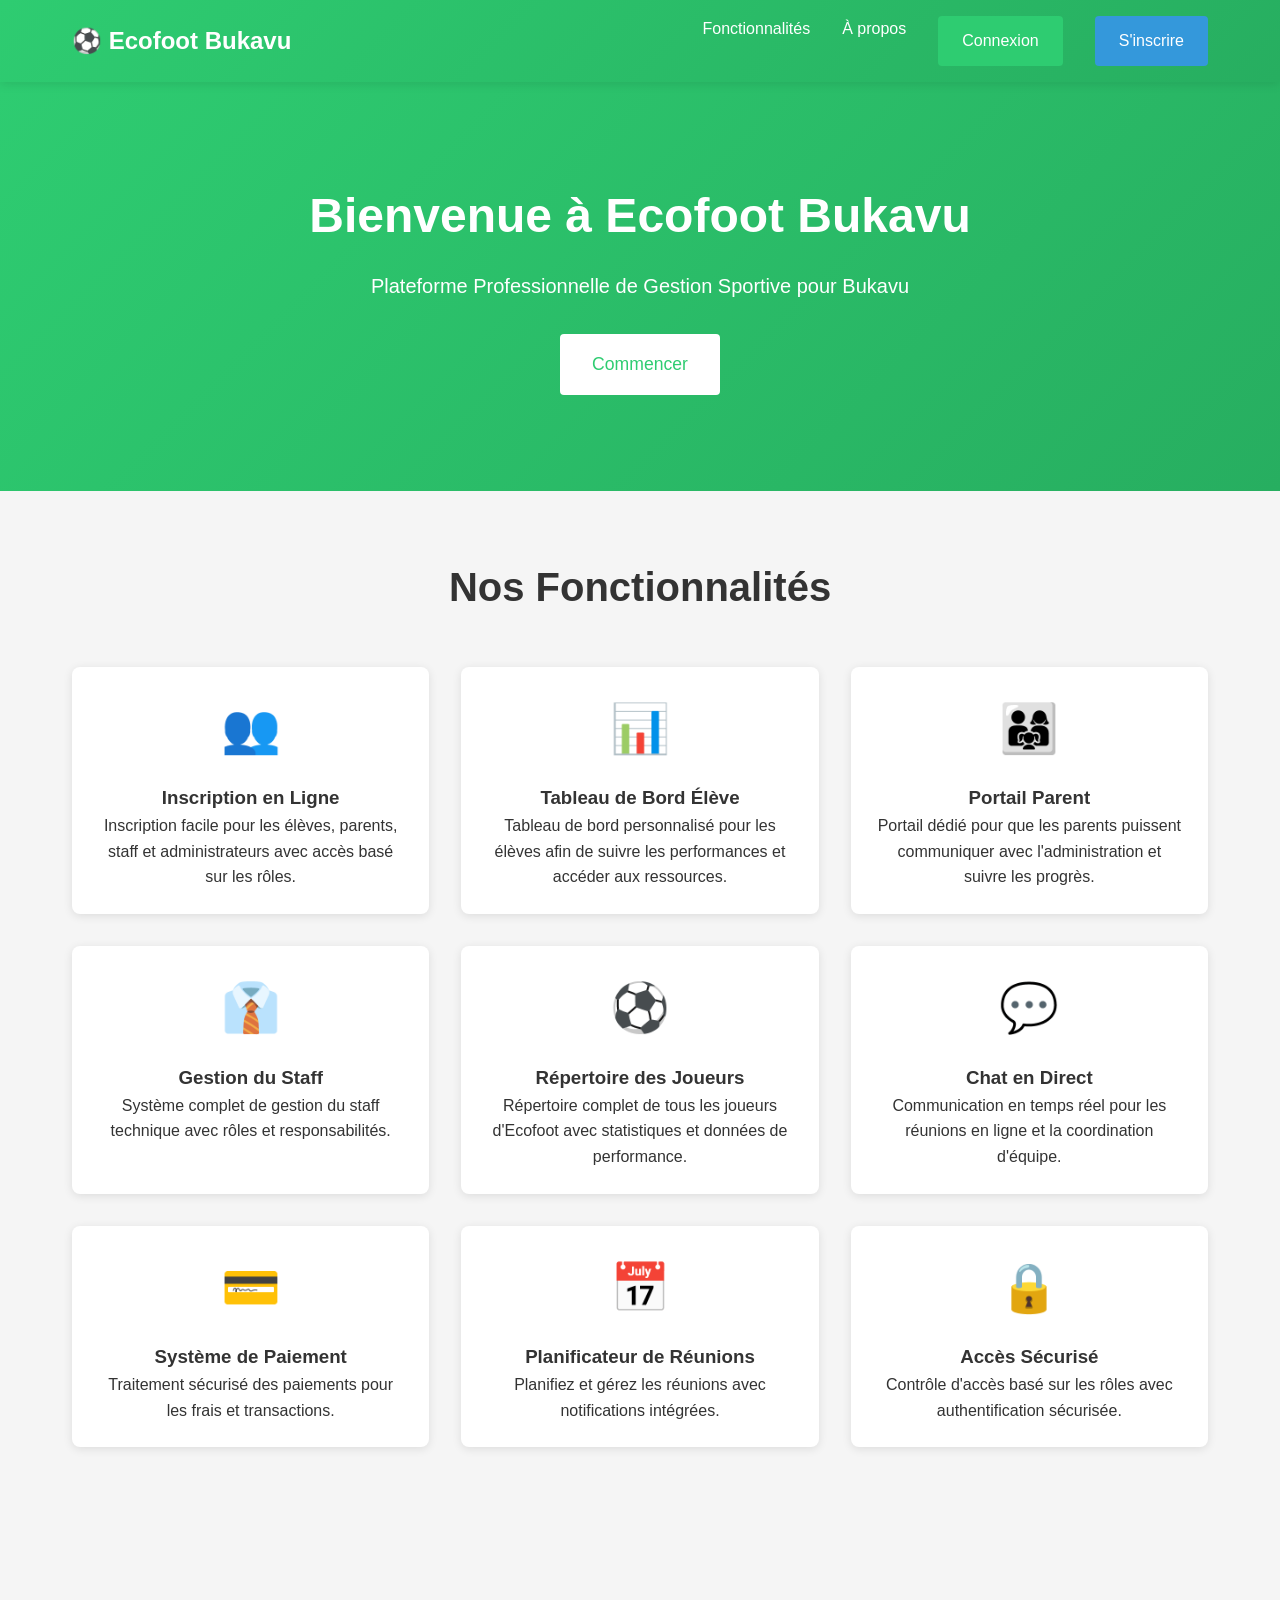
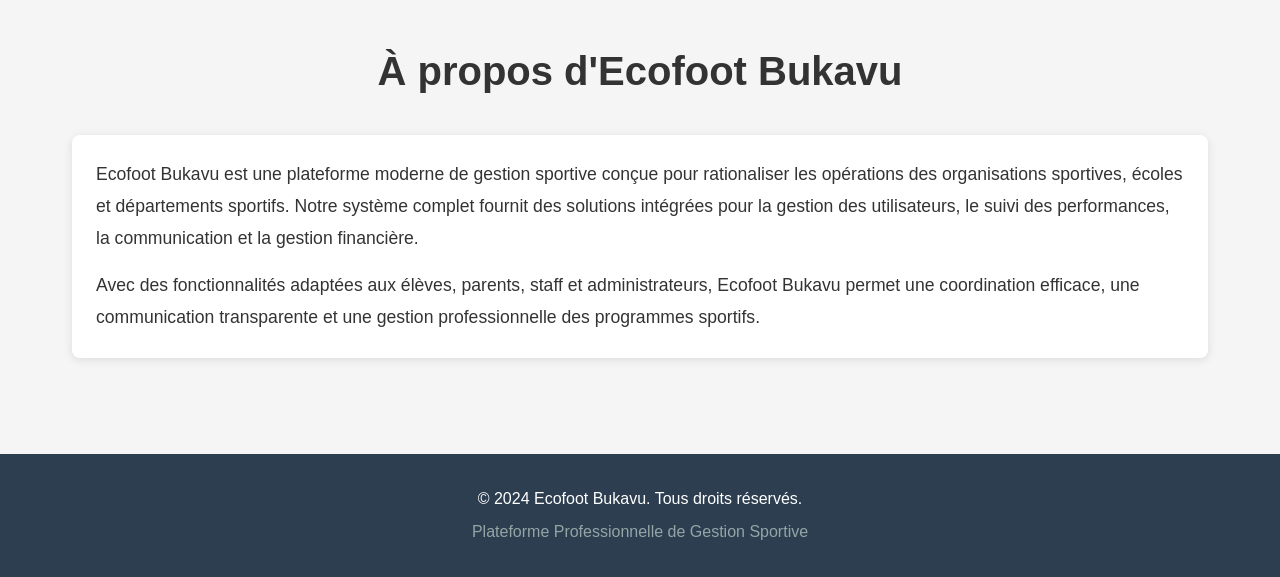
==== index.html @ 20aa5bd2 "ecofoot bukavu v2 - ajout audit logs, paramètres admin, README" ====
<!DOCTYPE html>
<html lang="fr">
<head>
    <meta charset="UTF-8">
    <meta name="viewport" content="width=device-width, initial-scale=1.0">
    <title>Ecofoot Bukavu - Plateforme de Gestion Sportive</title>
    <link rel="stylesheet" href="css/styles.css">
</head>
<body>
    <!-- Navigation -->
    <nav>
        <div class="navbar">
            <a href="index.html" class="navbar-brand">⚽ Ecofoot Bukavu</a>
            <ul class="nav-menu">
                <li><a href="#features">Fonctionnalités</a></li>
                <li><a href="#about">À propos</a></li>
                <li><a href="login.html" class="btn btn-primary">Connexion</a></li>
                <li><a href="registration.html" class="btn btn-secondary">S'inscrire</a></li>
            </ul>
        </div>
    </nav>

    <!-- Hero Section -->
    <div style="background: linear-gradient(135deg, #2ecc71 0%, #27ae60 100%); color: white; padding: 4rem 2rem; text-align: center;">
        <div class="container">
            <h1 style="font-size: 3rem; margin-bottom: 1rem;">Bienvenue à Ecofoot Bukavu</h1>
            <p style="font-size: 1.25rem; margin-bottom: 2rem;">Plateforme Professionnelle de Gestion Sportive pour Bukavu</p>
            <a href="registration.html" class="btn btn-primary" style="background: white; color: #2ecc71; font-size: 1.1rem; padding: 1rem 2rem;">Commencer</a>
        </div>
    </div>

    <!-- Features Section -->
    <div id="features" class="container" style="padding: 4rem 2rem;">
        <h2 style="text-align: center; margin-bottom: 3rem; font-size: 2.5rem;">Nos Fonctionnalités</h2>
        <div class="row">
            <div class="card">
                <div class="card-body" style="text-align: center;">
                    <div style="font-size: 3rem; margin-bottom: 1rem;">👥</div>
                    <h3>Inscription en Ligne</h3>
                    <p>Inscription facile pour les élèves, parents, staff et administrateurs avec accès basé sur les rôles.</p>
                </div>
            </div>
            <div class="card">
                <div class="card-body" style="text-align: center;">
                    <div style="font-size: 3rem; margin-bottom: 1rem;">📊</div>
                    <h3>Tableau de Bord Élève</h3>
                    <p>Tableau de bord personnalisé pour les élèves afin de suivre les performances et accéder aux ressources.</p>
                </div>
            </div>
            <div class="card">
                <div class="card-body" style="text-align: center;">
                    <div style="font-size: 3rem; margin-bottom: 1rem;">👨‍👩‍👧</div>
                    <h3>Portail Parent</h3>
                    <p>Portail dédié pour que les parents puissent communiquer avec l'administration et suivre les progrès.</p>
                </div>
            </div>
        </div>
        <div class="row">
            <div class="card">
                <div class="card-body" style="text-align: center;">
                    <div style="font-size: 3rem; margin-bottom: 1rem;">👔</div>
                    <h3>Gestion du Staff</h3>
                    <p>Système complet de gestion du staff technique avec rôles et responsabilités.</p>
                </div>
            </div>
            <div class="card">
                <div class="card-body" style="text-align: center;">
                    <div style="font-size: 3rem; margin-bottom: 1rem;">⚽</div>
                    <h3>Répertoire des Joueurs</h3>
                    <p>Répertoire complet de tous les joueurs d'Ecofoot avec statistiques et données de performance.</p>
                </div>
            </div>
            <div class="card">
                <div class="card-body" style="text-align: center;">
                    <div style="font-size: 3rem; margin-bottom: 1rem;">💬</div>
                    <h3>Chat en Direct</h3>
                    <p>Communication en temps réel pour les réunions en ligne et la coordination d'équipe.</p>
                </div>
            </div>
        </div>
        <div class="row">
            <div class="card">
                <div class="card-body" style="text-align: center;">
                    <div style="font-size: 3rem; margin-bottom: 1rem;">💳</div>
                    <h3>Système de Paiement</h3>
                    <p>Traitement sécurisé des paiements pour les frais et transactions.</p>
                </div>
            </div>
            <div class="card">
                <div class="card-body" style="text-align: center;">
                    <div style="font-size: 3rem; margin-bottom: 1rem;">📅</div>
                    <h3>Planificateur de Réunions</h3>
                    <p>Planifiez et gérez les réunions avec notifications intégrées.</p>
                </div>
            </div>
            <div class="card">
                <div class="card-body" style="text-align: center;">
                    <div style="font-size: 3rem; margin-bottom: 1rem;">🔒</div>
                    <h3>Accès Sécurisé</h3>
                    <p>Contrôle d'accès basé sur les rôles avec authentification sécurisée.</p>
                </div>
            </div>
        </div>
    </div>

    <!-- About Section -->
    <div id="about" style="background: #f5f5f5; padding: 4rem 2rem;">
        <div class="container">
            <h2 style="text-align: center; margin-bottom: 2rem; font-size: 2.5rem;">À propos d'Ecofoot Bukavu</h2>
            <div class="card">
                <div class="card-body">
                    <p style="font-size: 1.1rem; line-height: 1.8;">
                        Ecofoot Bukavu est une plateforme moderne de gestion sportive conçue pour rationaliser les opérations des organisations 
                        sportives, écoles et départements sportifs. Notre système complet fournit des solutions intégrées pour la gestion des utilisateurs, 
                        le suivi des performances, la communication et la gestion financière.
                    </p>
                    <p style="font-size: 1.1rem; line-height: 1.8; margin-top: 1rem;">
                        Avec des fonctionnalités adaptées aux élèves, parents, staff et administrateurs, Ecofoot Bukavu permet une coordination efficace, 
                        une communication transparente et une gestion professionnelle des programmes sportifs.
                    </p>
                </div>
            </div>
        </div>
    </div>

    <!-- Footer -->
    <footer style="background: #2c3e50; color: white; text-align: center; padding: 2rem;">
        <p>&copy; 2024 Ecofoot Bukavu. Tous droits réservés.</p>
        <p style="margin-top: 0.5rem; color: #95a5a6;">Plateforme Professionnelle de Gestion Sportive</p>
    </footer>

    <script src="js/app.js"></script>
</body>
</html>
---- css/styles.css ----
/* ==================== VARIABLES CSS ====================*/
* {
    margin: 0;
    padding: 0;
    box-sizing: border-box;
}

:root {
    --primary: #2ecc71;
    --primary-dark: #27ae60;
    --secondary: #3498db;
    --secondary-light: #5dade2;
    --danger: #e74c3c;
    --warning: #f39c12;
    --success: #16a085;
    --dark: #2c3e50;
    --light: #ecf0f1;
    --gray: #95a5a6;
    --gray-light: #bdc3c7;
    --text: #333;
    --shadow: 0 2px 10px rgba(0,0,0,0.1);
    --shadow-lg: 0 4px 20px rgba(0,0,0,0.15);
    --transition: all 0.3s ease;
}

html {
    scroll-behavior: smooth;
}

body {
    font-family: 'Segoe UI', Tahoma, Geneva, Verdana, sans-serif;
    background-color: #f5f5f5;
    color: var(--text);
    line-height: 1.6;
}

/* Navigation */
nav {
    background: linear-gradient(135deg, var(--primary) 0%, var(--primary-dark) 100%);
    padding: 1rem 0;
    box-shadow: var(--shadow);
    position: sticky;
    top: 0;
    z-index: 100;
}

.navbar {
    max-width: 1200px;
    margin: 0 auto;
    display: flex;
    justify-content: space-between;
    align-items: center;
    padding: 0 2rem;
}

.navbar-brand {
    font-size: 1.5rem;
    font-weight: bold;
    color: white;
    text-decoration: none;
}

.navbar-brand:hover {
    color: #ecf0f1;
}

.nav-menu {
    display: flex;
    list-style: none;
    gap: 2rem;
}

.nav-menu a {
    color: white;
    text-decoration: none;
    transition: 0.3s;
    font-weight: 500;
}

.nav-menu a:hover {
    color: #ecf0f1;
    border-bottom: 2px solid #ecf0f1;
}

.nav-logout {
    background: var(--danger);
    padding: 0.5rem 1rem;
    border: none;
    color: white;
    border-radius: 4px;
    cursor: pointer;
    transition: 0.3s;
}

.nav-logout:hover {
    background: #c0392b;
}

/* Container */
.container {
    max-width: 1200px;
    margin: 0 auto;
    padding: 2rem;
}

/* Alerts */
.alert {
    padding: 1rem;
    margin-bottom: 1rem;
    border-radius: 4px;
    border-left: 4px solid;
}

.alert-success {
    background: #d4edda;
    border-color: var(--success);
    color: #155724;
}

.alert-danger {
    background: #f8d7da;
    border-color: var(--danger);
    color: #721c24;
}

.alert-info {
    background: #d1ecf1;
    border-color: var(--secondary);
    color: #0c5460;
}

.alert-warning {
    background: #fff3cd;
    border-color: var(--warning);
    color: #856404;
}

/* Buttons */
.btn {
    padding: 0.75rem 1.5rem;
    border: none;
    border-radius: 4px;
    cursor: pointer;
    font-size: 1rem;
    font-weight: 500;
    transition: 0.3s;
    text-decoration: none;
    display: inline-block;
    text-align: center;
}

.btn-primary {
    background: var(--primary);
    color: white;
}

.btn-primary:hover {
    background: var(--primary-dark);
    transform: translateY(-2px);
    box-shadow: var(--shadow);
}

.btn-secondary {
    background: var(--secondary);
    color: white;
}

.btn-secondary:hover {
    background: #2980b9;
}

.btn-danger {
    background: var(--danger);
    color: white;
}

.btn-danger:hover {
    background: #c0392b;
}

.btn-sm {
    padding: 0.5rem 1rem;
    font-size: 0.875rem;
}

.btn-block {
    display: block;
    width: 100%;
}

/* Forms */
.form-group {
    margin-bottom: 1.5rem;
}

.form-group label {
    display: block;
    margin-bottom: 0.5rem;
    font-weight: 500;
    color: var(--dark);
}

.form-group input,
.form-group select,
.form-group textarea {
    width: 100%;
    padding: 0.75rem;
    border: 1px solid var(--light);
    border-radius: 4px;
    font-size: 1rem;
    transition: 0.3s;
    font-family: inherit;
}

.form-group input:focus,
.form-group select:focus,
.form-group textarea:focus {
    outline: none;
    border-color: var(--primary);
    box-shadow: 0 0 0 3px rgba(46, 204, 113, 0.1);
}

.form-row {
    display: grid;
    grid-template-columns: repeat(auto-fit, minmax(250px, 1fr));
    gap: 1rem;
}

/* Cards */
.card {
    background: white;
    border-radius: 8px;
    box-shadow: var(--shadow);
    overflow: hidden;
    transition: 0.3s;
}

.card:hover {
    box-shadow: var(--shadow-lg);
    transform: translateY(-5px);
}

.card-header {
    background: var(--primary);
    color: white;
    padding: 1.5rem;
    font-size: 1.25rem;
    font-weight: bold;
}

.card-body {
    padding: 1.5rem;
}

.card-footer {
    background: var(--light);
    padding: 1rem;
    border-top: 1px solid #e0e0e0;
}

/* Grid */
.row {
    display: grid;
    grid-template-columns: repeat(auto-fit, minmax(300px, 1fr));
    gap: 2rem;
    margin-bottom: 2rem;
}

.col {
    flex: 1;
}

/* Tables */
.table {
    width: 100%;
    border-collapse: collapse;
    background: white;
    border-radius: 8px;
    overflow: hidden;
    box-shadow: var(--shadow);
}

.table thead {
    background: var(--primary);
    color: white;
}

.table th,
.table td {
    padding: 1rem;
    text-align: left;
    border-bottom: 1px solid var(--light);
}

.table tbody tr:hover {
    background: #f9f9f9;
}

.table tbody tr:last-child td {
    border-bottom: none;
}

.table-action {
    display: flex;
    gap: 0.5rem;
}

/* Dashboard Stats */
.stat-box {
    background: white;
    padding: 1.5rem;
    border-radius: 8px;
    box-shadow: var(--shadow);
    text-align: center;
    border-left: 4px solid var(--primary);
}

.stat-number {
    font-size: 2rem;
    font-weight: bold;
    color: var(--primary);
    margin: 0.5rem 0;
}

.stat-label {
    color: var(--gray);
    font-size: 0.875rem;
    text-transform: uppercase;
}

/* Modals */
.modal {
    display: none;
    position: fixed;
    top: 0;
    left: 0;
    right: 0;
    bottom: 0;
    background: rgba(0,0,0,0.5);
    z-index: 1000;
    overflow-y: auto;
}

.modal.active {
    display: flex;
    justify-content: center;
    align-items: center;
}

.modal-content {
    background: white;
    border-radius: 8px;
    box-shadow: var(--shadow-lg);
    max-width: 500px;
    width: 90%;
    max-height: 90vh;
    overflow-y: auto;
}

.modal-header {
    background: var(--primary);
    color: white;
    padding: 1.5rem;
    display: flex;
    justify-content: space-between;
    align-items: center;
}

.modal-body {
    padding: 1.5rem;
}

.modal-footer {
    padding: 1rem;
    text-align: right;
    border-top: 1px solid var(--light);
    display: flex;
    gap: 1rem;
    justify-content: flex-end;
}

.close-btn {
    background: none;
    border: none;
    font-size: 1.5rem;
    cursor: pointer;
    color: white;
}

/* Chat */
.chat-container {
    display: flex;
    flex-direction: column;
    height: 500px;
    background: white;
    border-radius: 8px;
    box-shadow: var(--shadow);
    overflow: hidden;
}

.chat-messages {
    flex: 1;
    overflow-y: auto;
    padding: 1rem;
    background: #f9f9f9;
}

.message {
    margin-bottom: 1rem;
    display: flex;
    gap: 0.5rem;
}

.message.own {
    justify-content: flex-end;
}

.message-bubble {
    max-width: 70%;
    padding: 0.75rem 1rem;
    border-radius: 8px;
    background: var(--light);
}

.message.own .message-bubble {
    background: var(--primary);
    color: white;
}

.message-time {
    font-size: 0.75rem;
    color: var(--gray);
    margin-top: 0.25rem;
}

.chat-input {
    display: flex;
    gap: 0.5rem;
    padding: 1rem;
    border-top: 1px solid var(--light);
}

.chat-input input {
    flex: 1;
    padding: 0.75rem;
    border: 1px solid var(--light);
    border-radius: 4px;
}

/* Pagination */
.pagination {
    display: flex;
    gap: 0.5rem;
    margin: 2rem 0;
    justify-content: center;
}

.pagination a,
.pagination span {
    padding: 0.5rem 0.75rem;
    border: 1px solid var(--light);
    border-radius: 4px;
    cursor: pointer;
    text-decoration: none;
    color: var(--text);
    transition: 0.3s;
}

.pagination a:hover,
.pagination .active {
    background: var(--primary);
    color: white;
    border-color: var(--primary);
}

/* Loading Spinner */
.spinner {
    border: 4px solid var(--light);
    border-top: 4px solid var(--primary);
    border-radius: 50%;
    width: 40px;
    height: 40px;
    animation: spin 1s linear infinite;
    margin: 2rem auto;
}

@keyframes spin {
    0% { transform: rotate(0deg); }
    100% { transform: rotate(360deg); }
}

/* Responsive */
@media (max-width: 768px) {
    .navbar {
        flex-direction: column;
        gap: 1rem;
    }

    .nav-menu {
        flex-direction: column;
        gap: 0.5rem;
    }

    .container {
        padding: 1rem;
    }

    .row {
        grid-template-columns: 1fr;
    }

    .form-row {
        grid-template-columns: 1fr;
    }

    .table {
        font-size: 0.875rem;
    }

    .table th,
    .table td {
        padding: 0.75rem;
    }

    .modal-content {
        width: 95%;
    }

    .chat-container {
        height: 350px;
    }
}

/* Auth Page */
.auth-container {
    max-width: 400px;
    margin: 5rem auto;
}

.auth-card {
    background: white;
    padding: 2rem;
    border-radius: 8px;
    box-shadow: var(--shadow-lg);
}

.auth-card h1 {
    text-align: center;
    margin-bottom: 2rem;
    color: var(--primary);
}

.auth-link {
    text-align: center;
    margin-top: 1rem;
}

.auth-link a {
    color: var(--primary);
    text-decoration: none;
    font-weight: 500;
}

.auth-link a:hover {
    text-decoration: underline;
}

/* Sidebar */
.sidebar-layout {
    display: grid;
    grid-template-columns: 250px 1fr;
    gap: 2rem;
    margin-top: 2rem;
}

.sidebar {
    background: white;
    padding: 1.5rem;
    border-radius: 8px;
    box-shadow: var(--shadow);
    height: fit-content;
}

.sidebar-menu {
    list-style: none;
}

.sidebar-menu li {
    margin-bottom: 0.5rem;
}

.sidebar-menu a {
    display: block;
    padding: 0.75rem 1rem;
    color: var(--text);
    text-decoration: none;
    border-radius: 4px;
    transition: 0.3s;
}

.sidebar-menu a:hover,
.sidebar-menu a.active {
    background: var(--primary);
    color: white;
}

/* Tabs */
.tabs {
    display: flex;
    gap: 0;
    border-bottom: 2px solid var(--light);
    margin-bottom: 1.5rem;
}

.tab-button {
    padding: 1rem;
    border: none;
    background: none;
    cursor: pointer;
    font-size: 1rem;
    font-weight: 500;
    color: var(--gray);
    border-bottom: 3px solid transparent;
    transition: 0.3s;
}

.tab-button.active {
    color: var(--primary);
    border-bottom-color: var(--primary);
}

.tab-content {
    display: none;
}

.tab-content.active {
    display: block;
}

/* Badges */
.badge {
    display: inline-block;
    padding: 0.25rem 0.75rem;
    border-radius: 20px;
    font-size: 0.75rem;
    font-weight: bold;
    text-transform: uppercase;
}

.badge-primary {
    background: var(--primary);
    color: white;
}

.badge-secondary {
    background: var(--secondary);
    color: white;
}

.badge-danger {
    background: var(--danger);
    color: white;
}

.badge-success {
    background: var(--success);
    color: white;
}

.badge-warning {
    background: var(--warning);
    color: #333;
}

/* Avatar */
.avatar {
    width: 50px;
    height: 50px;
    border-radius: 50%;
    background: var(--primary);
    color: white;
    display: flex;
    align-items: center;
    justify-content: center;
    font-weight: bold;
    font-size: 1.25rem;
}

.avatar-sm {
    width: 30px;
    height: 30px;
    font-size: 0.75rem;
}

.avatar-lg {
    width: 80px;
    height: 80px;
    font-size: 2rem;
}

/* Profile Card */
.profile-card {
    background: white;
    border-radius: 8px;
    box-shadow: var(--shadow);
    padding: 2rem;
    text-align: center;
}

.profile-card .avatar {
    margin: 0 auto 1rem;
}

.profile-name {
    font-size: 1.25rem;
    font-weight: bold;
    color: var(--dark);
    margin-bottom: 0.5rem;
}

.profile-role {
    color: var(--gray);
    margin-bottom: 1.5rem;
}

.profile-details {
    text-align: left;
    margin-top: 1.5rem;
    padding-top: 1.5rem;
    border-top: 1px solid var(--light);
}

.profile-detail {
    margin-bottom: 1rem;
}

.profile-detail-label {
    font-weight: 600;
    color: var(--dark);
    font-size: 0.875rem;
}

.profile-detail-value {
    color: var(--gray);
    margin-top: 0.25rem;
}

/* Utility Classes */
.text-center {
    text-align: center;
}

.text-right {
    text-align: right;
}

.text-muted {
    color: var(--gray);
}

.mt-1 {
    margin-top: 0.5rem;
}

.mt-2 {
    margin-top: 1rem;
}

.mt-3 {
    margin-top: 1.5rem;
}

.mb-1 {
    margin-bottom: 0.5rem;
}

.mb-2 {
    margin-bottom: 1rem;
}

.mb-3 {
    margin-bottom: 1.5rem;
}

.p-2 {
    padding: 1rem;
}

.p-3 {
    padding: 1.5rem;
}

.hidden {
    display: none !important;
}

.flex {
    display: flex;
    gap: 1rem;
}

.flex-between {
    display: flex;
    justify-content: space-between;
    align-items: center;
}

.flex-center {
    display: flex;
    justify-content: center;
    align-items: center;
}

.border {
    border: 1px solid var(--light);
}

.rounded {
    border-radius: 8px;
}

.shadow {
    box-shadow: var(--shadow);
}
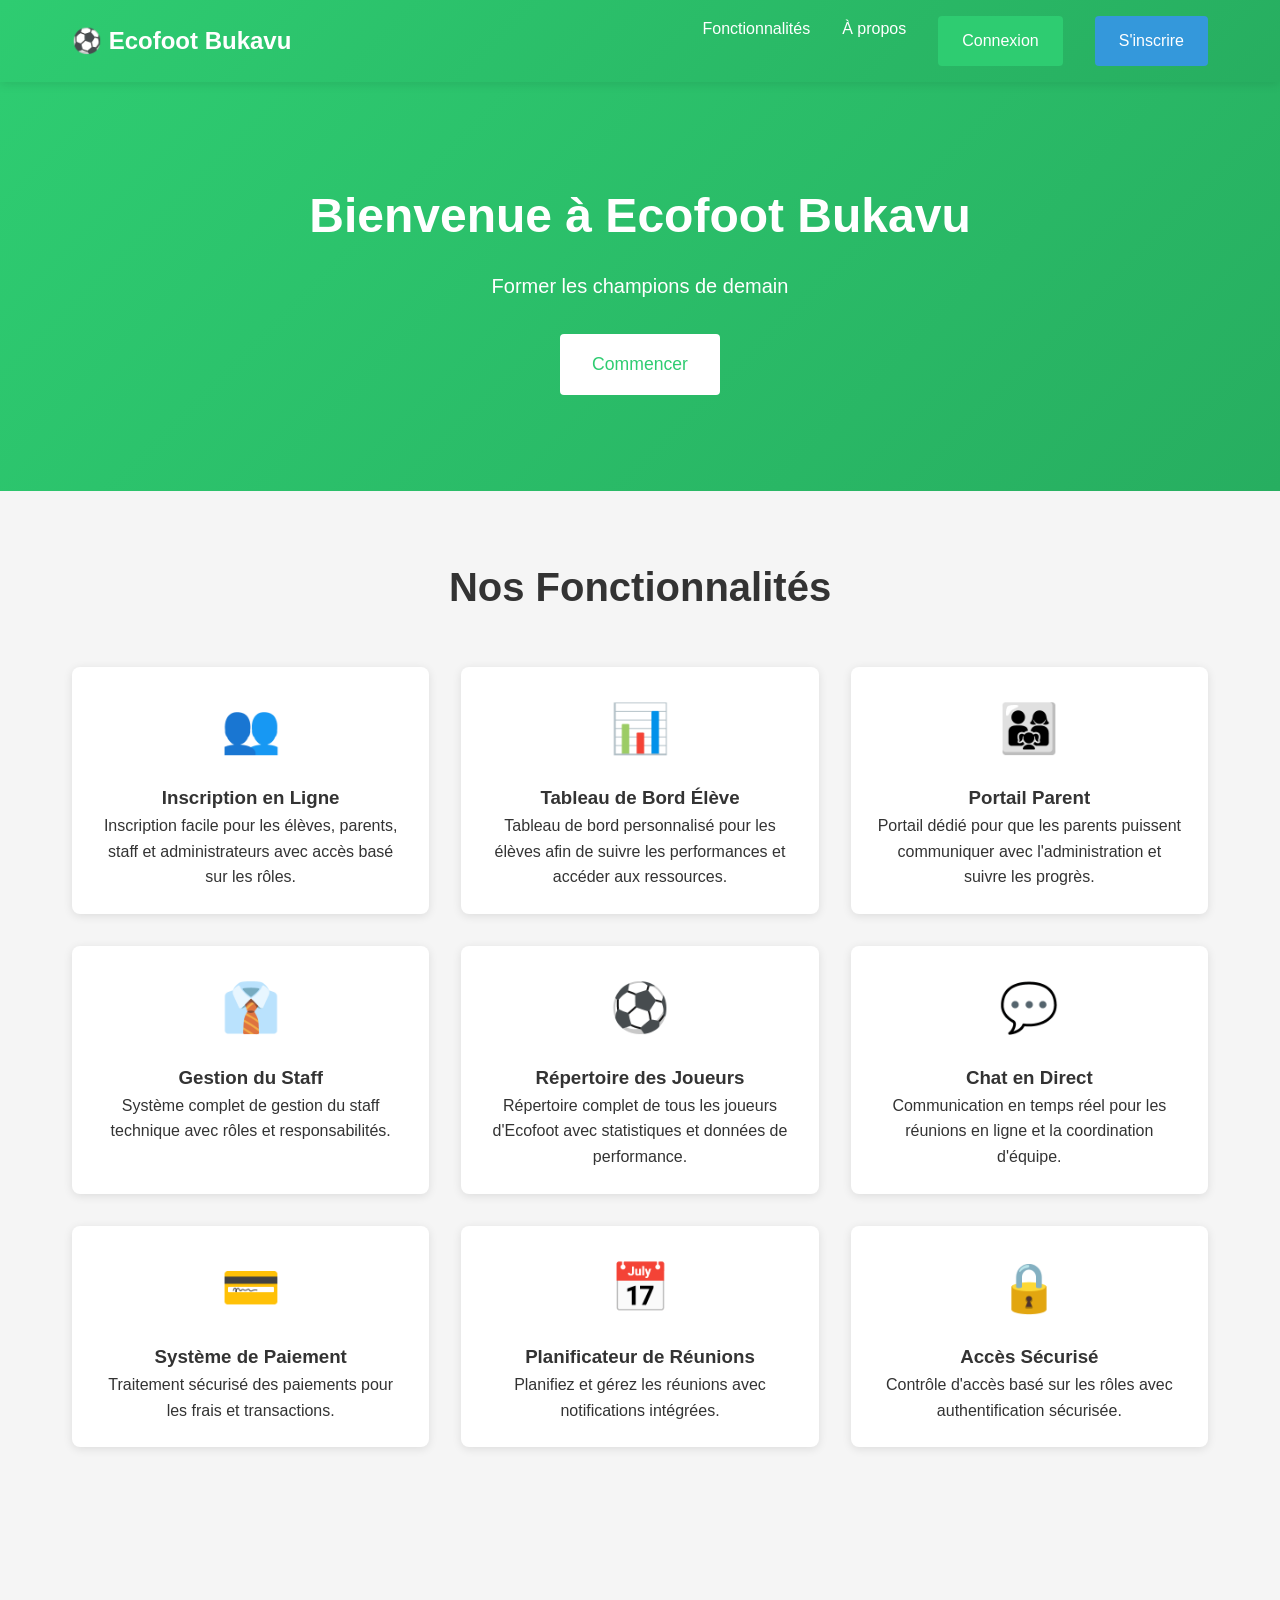
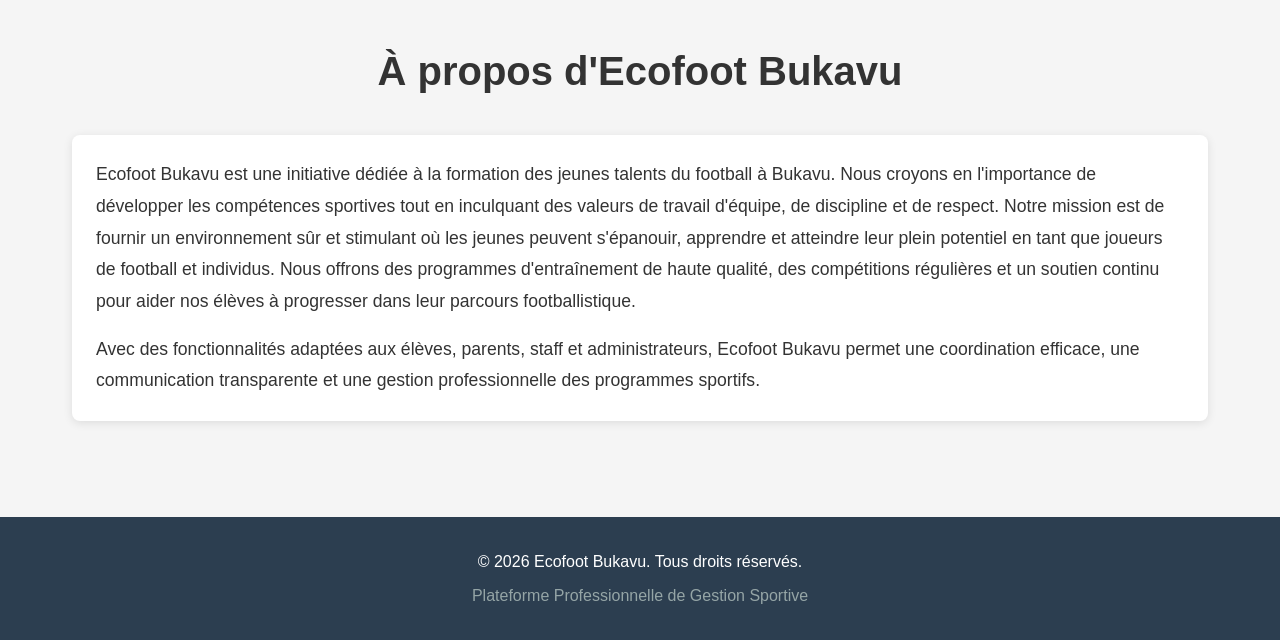
==== commit 360d4ab7: "second files" ====
--- a/index.html
+++ b/index.html
@@ -24,7 +24,7 @@
     <div style="background: linear-gradient(135deg, #2ecc71 0%, #27ae60 100%); color: white; padding: 4rem 2rem; text-align: center;">
         <div class="container">
             <h1 style="font-size: 3rem; margin-bottom: 1rem;">Bienvenue à Ecofoot Bukavu</h1>
-            <p style="font-size: 1.25rem; margin-bottom: 2rem;">Plateforme Professionnelle de Gestion Sportive pour Bukavu</p>
+            <p style="font-size: 1.25rem; margin-bottom: 2rem;">Former les champions de demain </p>
             <a href="registration.html" class="btn btn-primary" style="background: white; color: #2ecc71; font-size: 1.1rem; padding: 1rem 2rem;">Commencer</a>
         </div>
     </div>
@@ -110,9 +110,13 @@
             <div class="card">
                 <div class="card-body">
                     <p style="font-size: 1.1rem; line-height: 1.8;">
-                        Ecofoot Bukavu est une plateforme moderne de gestion sportive conçue pour rationaliser les opérations des organisations 
-                        sportives, écoles et départements sportifs. Notre système complet fournit des solutions intégrées pour la gestion des utilisateurs, 
-                        le suivi des performances, la communication et la gestion financière.
+                        Ecofoot Bukavu est une initiative dédiée à la formation des 
+                        jeunes talents du football à Bukavu. Nous croyons en l'importance de 
+                        développer les compétences sportives tout en inculquant des valeurs de travail d'équipe, de discipline et de respect.
+                        Notre mission est de fournir un environnement sûr 
+                        et stimulant où les jeunes peuvent s'épanouir,
+                        apprendre et atteindre leur plein potentiel en tant que joueurs de football et individus.
+Nous offrons des        programmes d'entraînement de haute qualité, des compétitions régulières et un soutien continu pour aider nos élèves à progresser dans leur parcours footballistique.
                     </p>
                     <p style="font-size: 1.1rem; line-height: 1.8; margin-top: 1rem;">
                         Avec des fonctionnalités adaptées aux élèves, parents, staff et administrateurs, Ecofoot Bukavu permet une coordination efficace, 
@@ -125,7 +129,7 @@
 
     <!-- Footer -->
     <footer style="background: #2c3e50; color: white; text-align: center; padding: 2rem;">
-        <p>&copy; 2024 Ecofoot Bukavu. Tous droits réservés.</p>
+        <p>&copy; 2026 Ecofoot Bukavu. Tous droits réservés.</p>
         <p style="margin-top: 0.5rem; color: #95a5a6;">Plateforme Professionnelle de Gestion Sportive</p>
     </footer>
 
